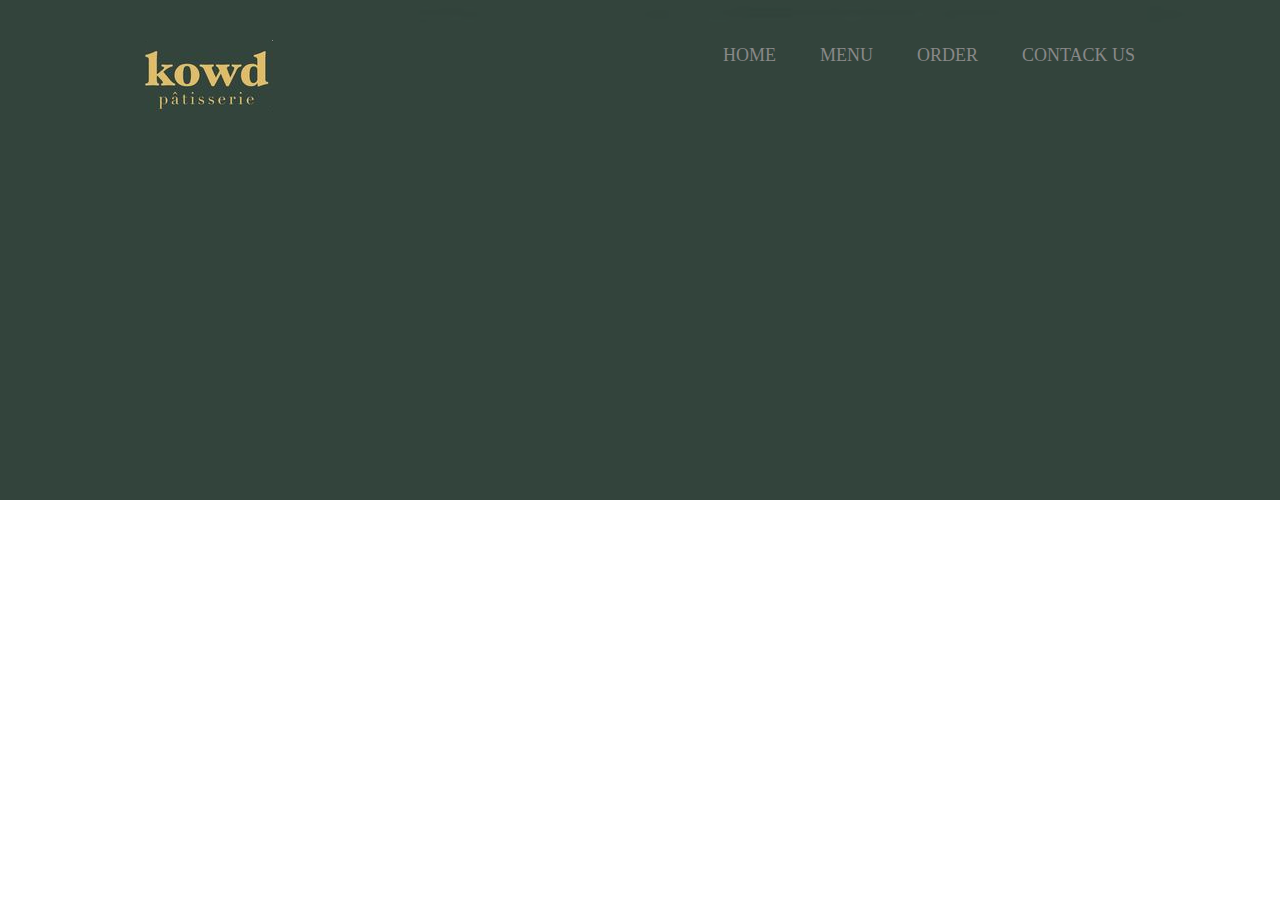
==== index.html @ b5528de3 "[New] start project" ====
<!DOCTYPE html>
<html lang="en">
<head>
    <meta charset="UTF-8">
    <meta http-equiv="X-UA-Compatible" content="IE=edge">
    <meta name="viewport" content="width=device-width, initial-scale=1.0">
    <title>KOWD_patisserie</title>
    <link href="css/common.css" rel="stylesheet" type="text/css">
</head>
<body>
    <header>
        <img id="green" src="img/green.png">
        <section id="top">
            <a id="logo" href="index.html"><img src="img/logo.png"></a>
            <nav id="top_menu">
                <ul>
                    <li ><a href="#">HOME</a></li>
                    <li ><a href="#">MENU</a></li>
                    <li><a href="#">ORDER</a></li>
                    <li><a href="#">CONTACK US</a></li>
                </ul>
            </nav>
            <div class="clear"></div>
        </section>
    </header>
</body>
</html>
---- css/common.css ----
* {
    margin:0;
    padding:0;
}
.clear {
    clear:both;
}
header {
    height:500px;
}
header #green{
    position: absolute;
    z-index: -1;
    height: 500px;
    width: 1600px;
}
header #top {
    width:990px;
    margin:0 auto;
 /*border:solid 1px #0000ff; */
}
header #logo {
    float:left;
    margin:40px 0 0 0px;
/* border:solid 1px #000000; */
}
/* 상단 메뉴 */
header #top_menu {
    float:right;	
    margin-top:45px;
    /*border:solid 1px #000000; */
}
header #top_menu a:link {
    font-size:18px;
    color:#888888;
    margin-left: 30px;
    text-decoration: none;
}
header #top_menu a:visited {
    font-size:11px;
    color:#888888;
}
header #top_menu a:hover {
    color:#888888;
}
header #top_menu a:active {
    color:#888888;
}
header #top_menu li {
    display:inline;
    margin-left:10px;
}
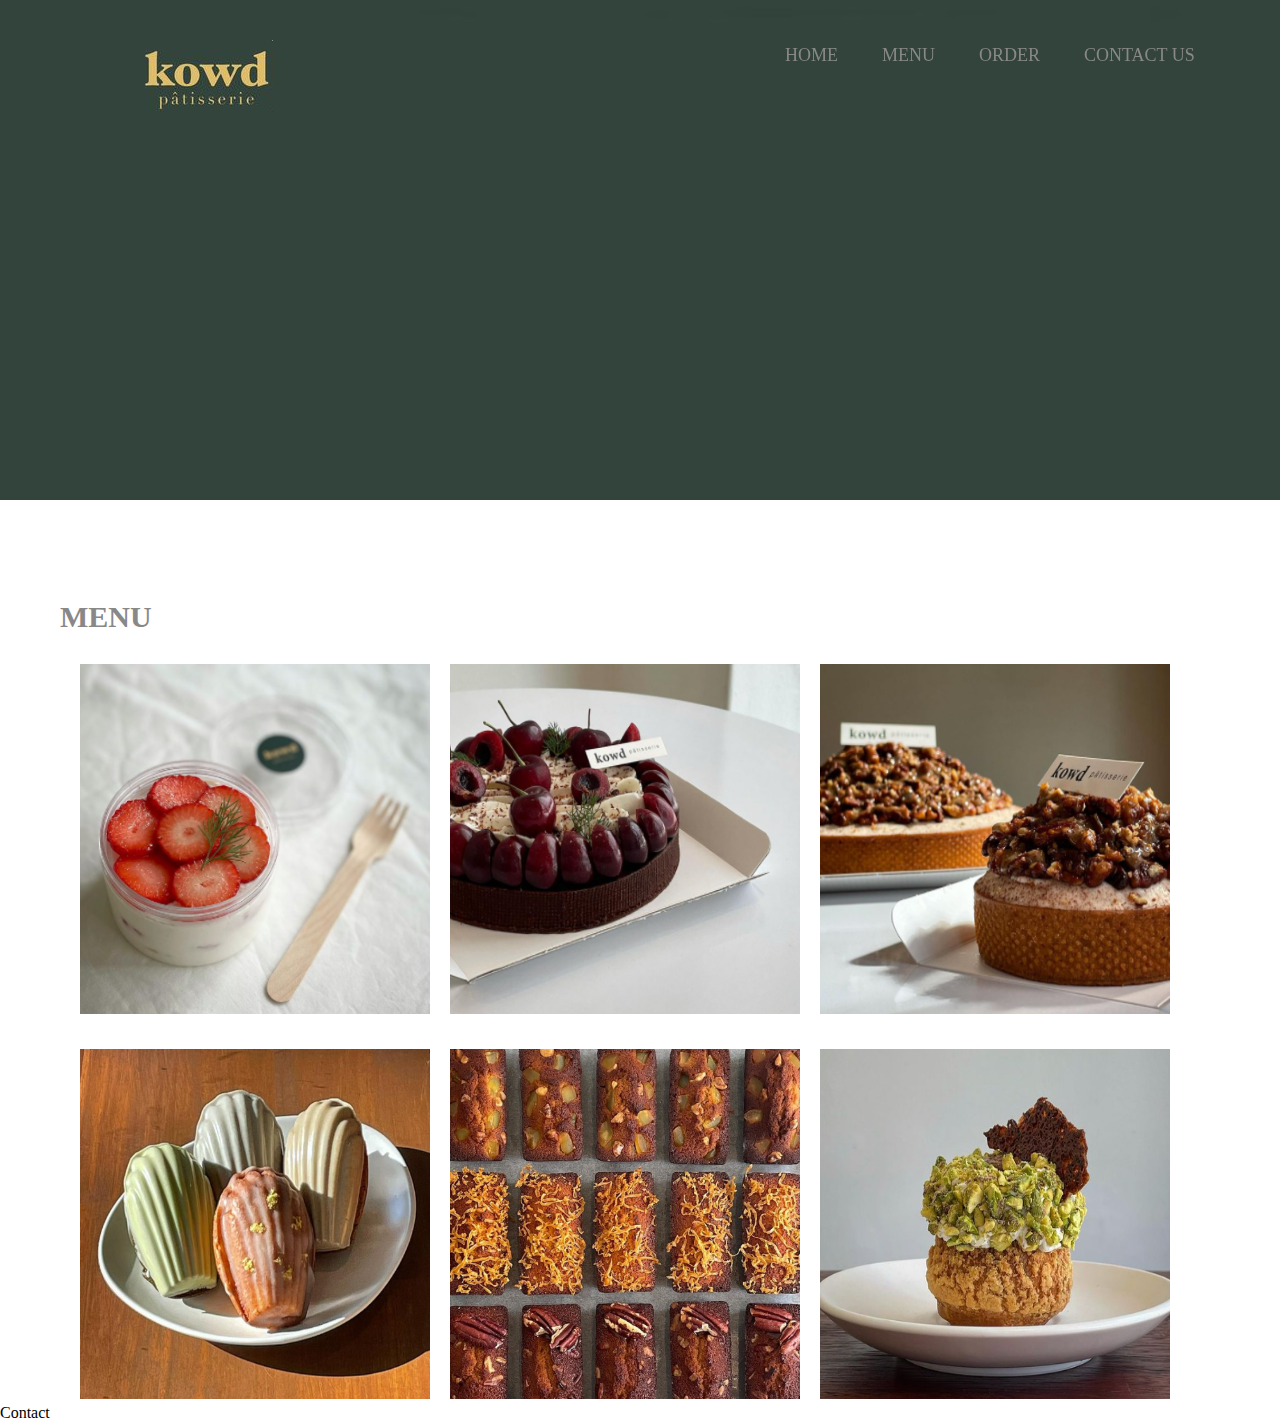
==== commit 3b6b3802: "[update] commit" ====
--- a/index.html
+++ b/index.html
@@ -6,6 +6,7 @@
     <meta name="viewport" content="width=device-width, initial-scale=1.0">
     <title>KOWD_patisserie</title>
     <link href="css/common.css" rel="stylesheet" type="text/css">
+    <link href="css/main.css" rel="stylesheet" type="text/css">
 </head>
 <body>
     <header>
@@ -15,13 +16,62 @@
             <nav id="top_menu">
                 <ul>
                     <li ><a href="#">HOME</a></li>
-                    <li ><a href="#">MENU</a></li>
+                    <li ><a href="#tag1">MENU</a></li>
                     <li><a href="#">ORDER</a></li>
-                    <li><a href="#">CONTACK US</a></li>
+                    <li><a href="#tag2">CONTACT US</a></li>
                 </ul>
             </nav>
             <div class="clear"></div>
         </section>
     </header>
+    <main>
+        <section id="main_menu">
+            <a name="tag1"></a>
+            <h2>MENU</h2>
+
+            <div class="items">
+            <ul>
+                <p id="name">딸기케이크</p>
+                <li class="img"><img src="img/딸기케이크.png"></li>
+            </ul>
+            </div>
+            <div class="items">
+                <ul>
+                    <p id="name">포레누아</p>
+                    <li class="img"><img src="img/포레누아.png"></li>
+                </ul>
+            </div>
+            <div class="items">
+                <ul>
+                    <p id="name">마들렌</p>
+                    <li class="img"><img src="img/피칸 타르트.png"></li>
+                </ul>
+            </div>
+            <div class="clear"></div>
+            <div class="items">
+                <ul>
+                    <p id="name">마들렌</p>
+                    <li class="img"><img src="img/마들렌.png"></li>
+                </ul>
+            </div>
+            <div class="items">
+                <ul>
+                    <p id="name">피낭시에</p>
+                    <li class="img"><img src="img/피낭시에.png"></li>
+                </ul>
+            </div>
+            <div class="items">
+                <ul>
+                    <p id="name">피스타치오슈</p>
+                    <li class="img"><img src="img/피스타치오슈.png"></li>
+                </ul>
+            </div>
+            <div class="clear"></div>
+        </section>
+        <section>
+            <a name="tag2"></a>
+            <div>Contact</div>
+        </section>
+    </main>
 </body>
 </html>--- a/css/common.css
+++ b/css/common.css
@@ -26,9 +26,12 @@
 }
 /* 상단 메뉴 */
 header #top_menu {
+    position: fixed;
     float:right;	
     margin-top:45px;
-    /*border:solid 1px #000000; */
+    margin-left: 600px;
+   /* border:solid 1px #000000; */
+
 }
 header #top_menu a:link {
     font-size:18px;
--- a/css/main.css
+++ b/css/main.css
@@ -0,0 +1,33 @@
+#main_menu{
+    color: #888888;
+    font-size: 20px;
+    margin-left: 60px;
+    margin-top: 100px;
+}
+#main_menu li{
+    display: inline-block;
+    margin-top: 30px;
+}
+#main_menu .items{
+    float: left;
+    margin-left: 20px;
+}
+#main_menu .items img{
+    height: 350px;
+    width: 350px;
+}
+#main_menu .items img:hover{
+    opacity: 0.4;
+}
+#main_menu .items #name{
+    position: absolute;
+    text-align: center;
+    margin-top: 150px;
+    margin-left: 110px;
+    font-size: 30px;
+    color: rgb(59, 58, 58);
+    opacity: 0;
+}
+#main_menu .items:hover #name{
+    opacity: 1;
+}
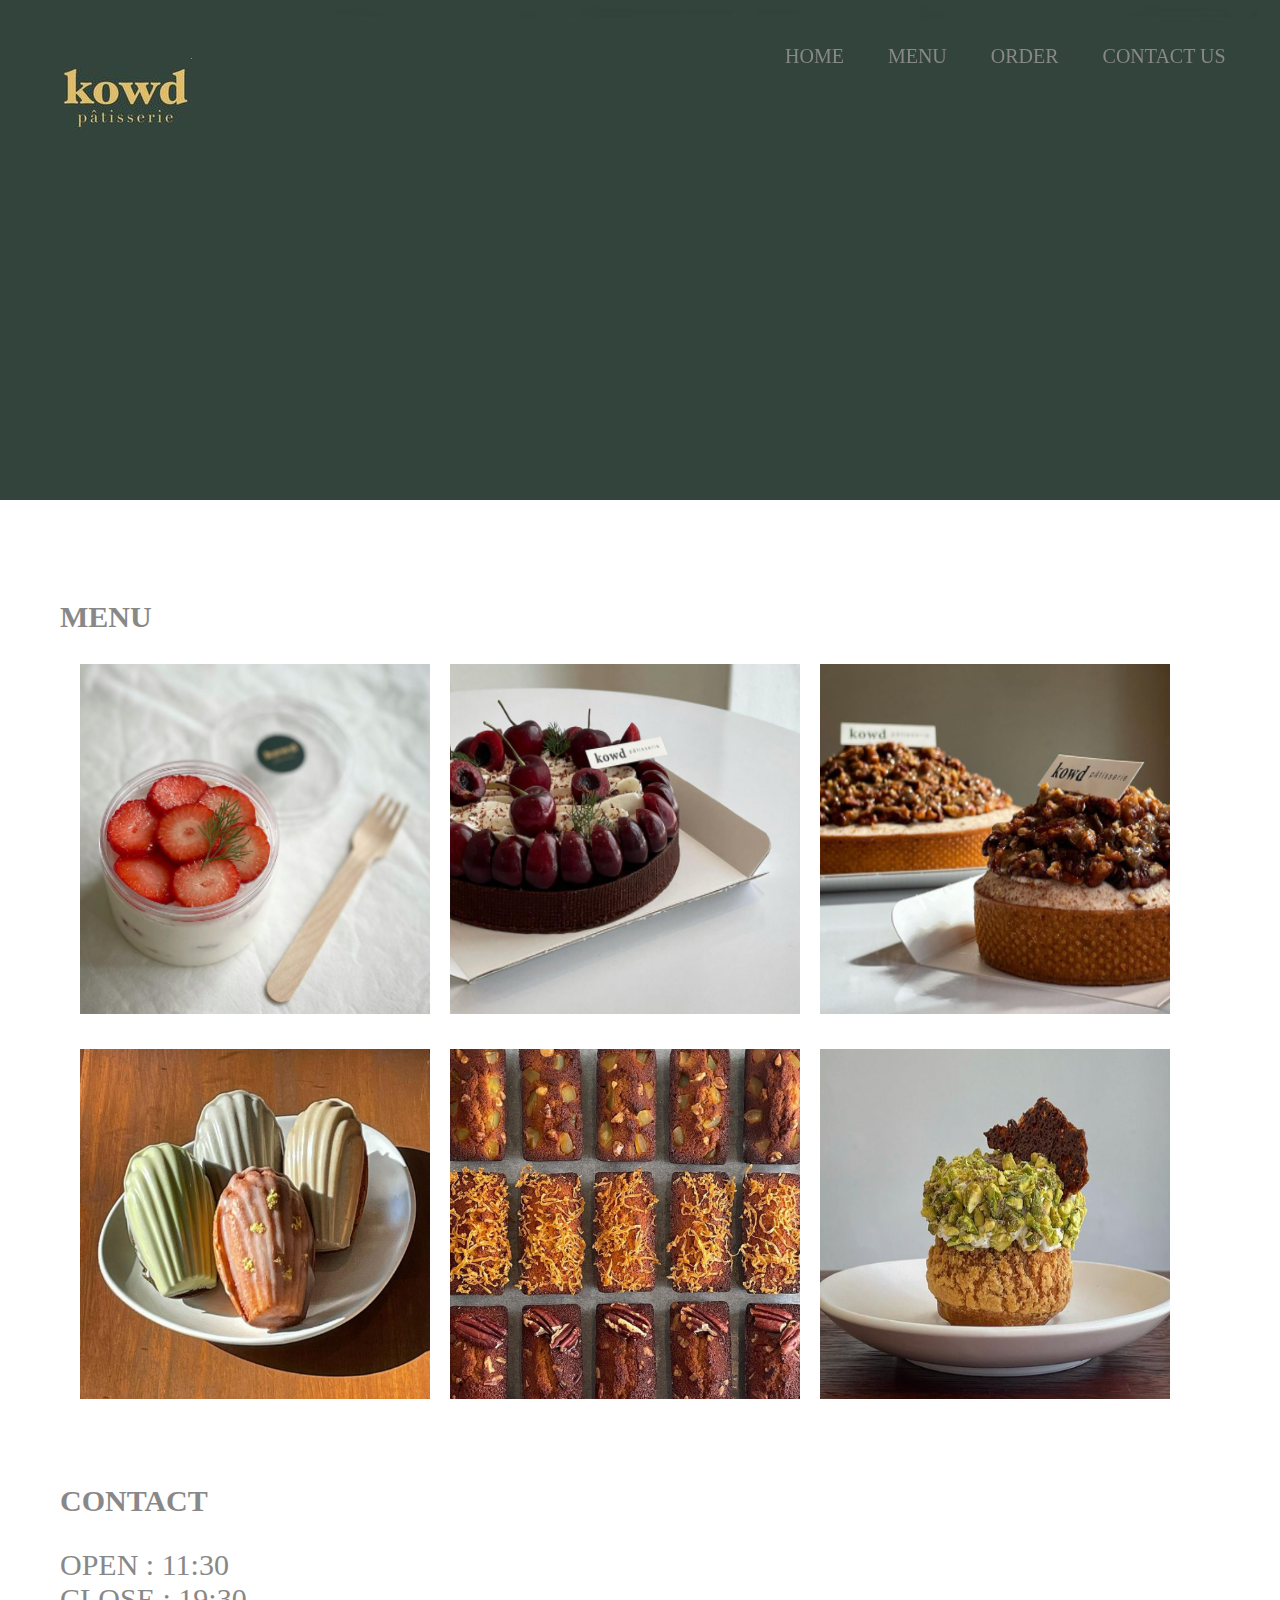
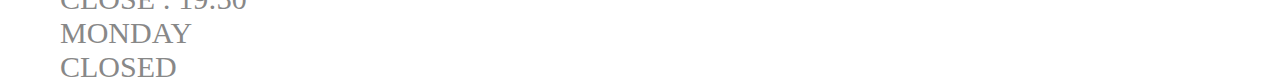
==== commit ec7d0a0e: "[update] commit" ====
--- a/index.html
+++ b/index.html
@@ -7,6 +7,8 @@
     <title>KOWD_patisserie</title>
     <link href="css/common.css" rel="stylesheet" type="text/css">
     <link href="css/main.css" rel="stylesheet" type="text/css">
+    <script charset="UTF-8" class="daum_roughmap_loader_script" src="https://ssl.daumcdn.net/dmaps/map_js_init/roughmapLoader.js"></script>
+
 </head>
 <body>
     <header>
@@ -68,9 +70,26 @@
             </div>
             <div class="clear"></div>
         </section>
-        <section>
+        <section id="second_menu">
             <a name="tag2"></a>
-            <div>Contact</div>
+            <h2>CONTACT</h2>
+        <div id="daumRoughmapContainer1638145212942" class="root_daum_roughmap root_daum_roughmap_landing">
+        <script charset="UTF-8">
+            new daum.roughmap.Lander({
+                "timestamp" : "1638145212942",
+                "key" : "288s5",
+                "mapWidth" : "700",
+                "mapHeight" : "400"
+            }).render();
+        </script>
+            </div>
+            <div id="time">
+                <ul class="open_close">
+                    <li>OPEN : 11:30</li>
+                    <li>CLOSE : 19:30</li>
+                    <li>MONDAY CLOSED</li>
+                </ul>
+            </div>
         </section>
     </main>
 </body>
--- a/css/common.css
+++ b/css/common.css
@@ -12,7 +12,7 @@
     position: absolute;
     z-index: -1;
     height: 500px;
-    width: 1600px;
+    width: 100%;
 }
 header #top {
     width:990px;
@@ -20,7 +20,9 @@
  /*border:solid 1px #0000ff; */
 }
 header #logo {
-    float:left;
+    position: absolute;
+    top: 2%;
+    left: 5%;
     margin:40px 0 0 0px;
 /* border:solid 1px #000000; */
 }
@@ -34,7 +36,7 @@
 
 }
 header #top_menu a:link {
-    font-size:18px;
+    font-size:20px;
     color:#888888;
     margin-left: 30px;
     text-decoration: none;
--- a/css/main.css
+++ b/css/main.css
@@ -31,3 +31,22 @@
 #main_menu .items:hover #name{
     opacity: 1;
 }
+#second_menu{
+    width: 100%;
+    color: #888888;
+    font-size: 20px;
+    margin-left: 60px;
+    margin-top: 80px;
+}
+#second_menu #time{
+    width: 250px;
+    font-size: 30px;
+}
+#time .open_close{
+    list-style-type: none;
+}
+#daumRoughmapContainer1638145212942{
+    margin-top: 30px;
+    position: relative;
+    
+}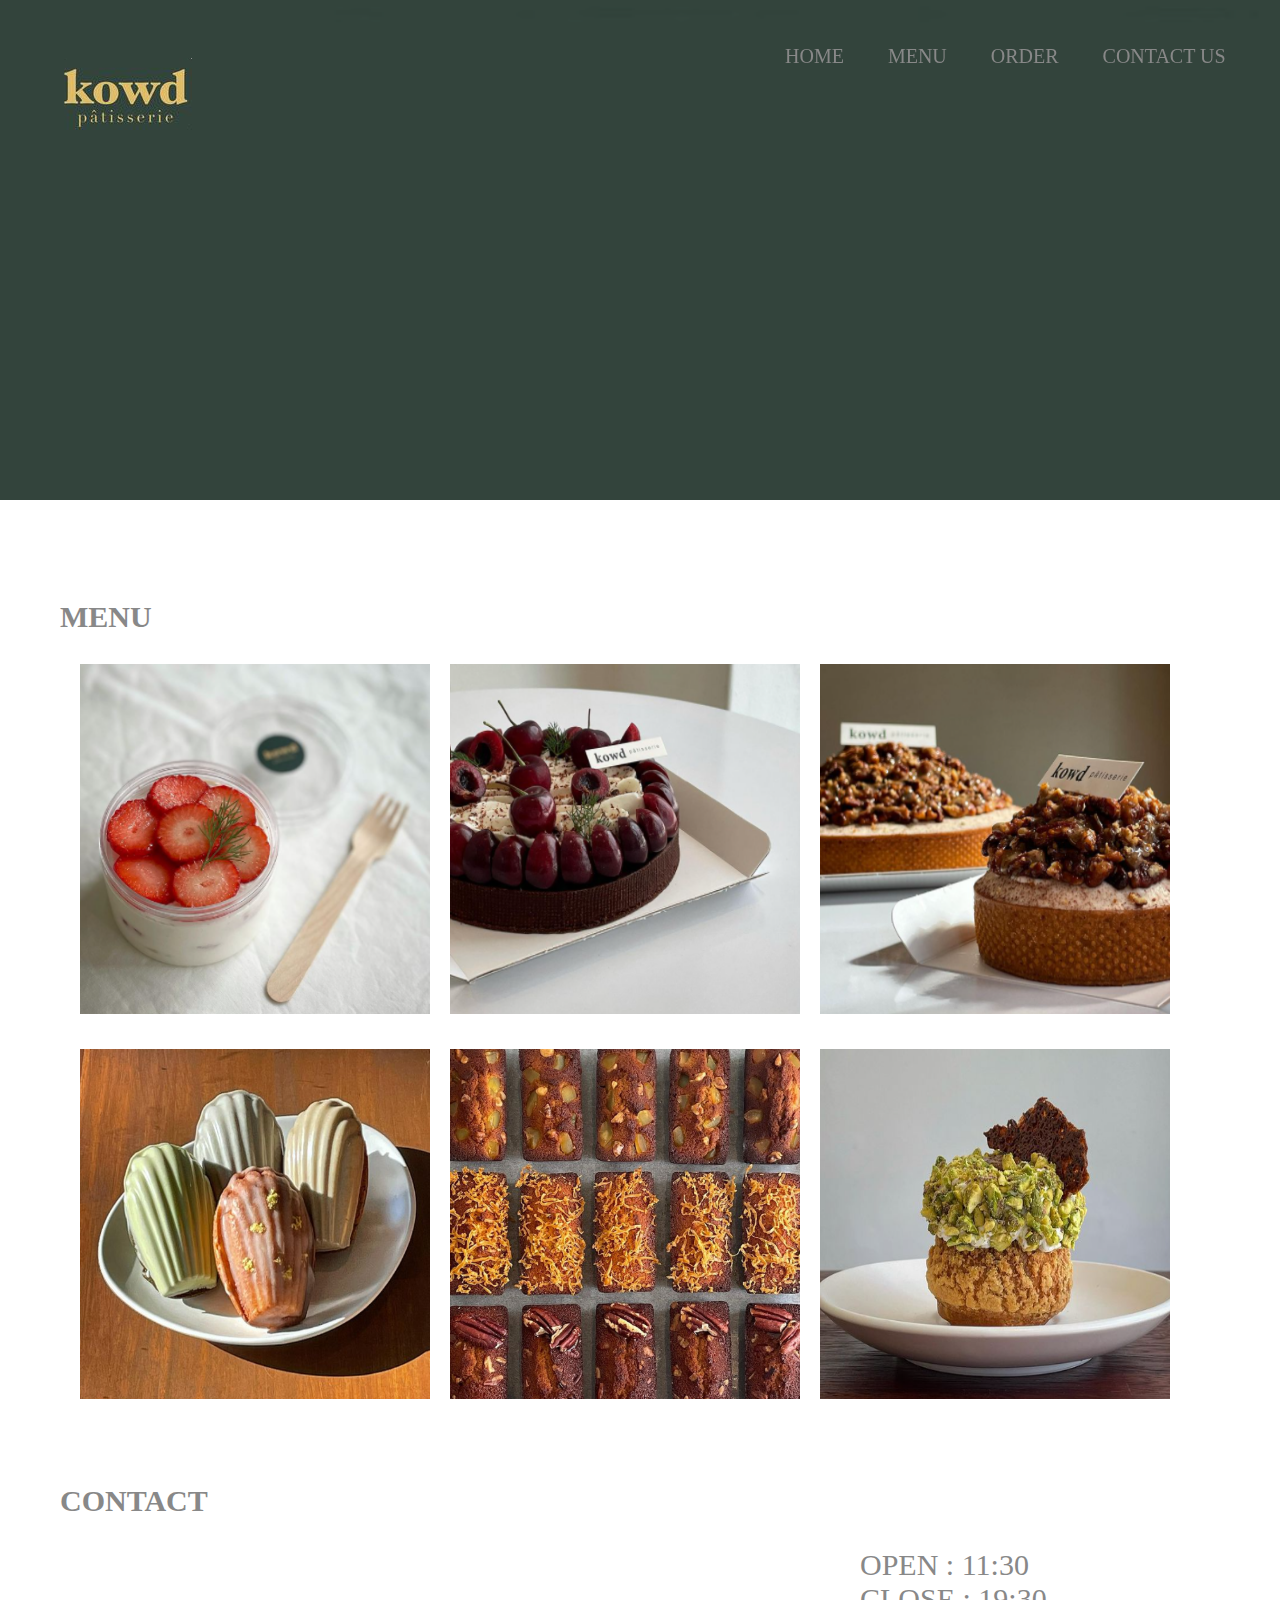
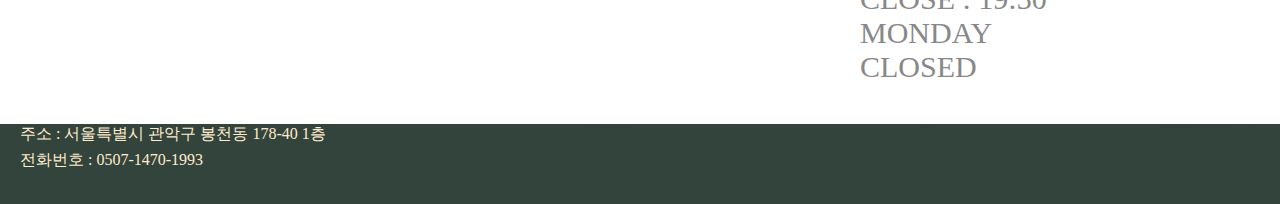
==== commit d13febb9: "[update] commit" ====
--- a/index.html
+++ b/index.html
@@ -92,5 +92,15 @@
             </div>
         </section>
     </main>
+    <footer>
+        <section id="footer_list">
+            <img id="f_green" src="img/green.png">
+            <ul>
+                <li>주소 : 서울특별시 관악구 봉천동 178-40 1층</li>
+                <li>전화번호 : 0507-1470-1993</li>
+
+            </ul>
+        </section>
+    </footer>
 </body>
 </html>--- a/css/common.css
+++ b/css/common.css
@@ -54,4 +54,23 @@
 header #top_menu li {
     display:inline;
     margin-left:10px;
+}
+footer{
+    height:80px;
+    margin-top:40px;
+}
+footer #f_green{
+    position: absolute;
+    z-index: -1;
+    height: 80px;
+    width: 100%;
+}
+#footer list ul{
+    
+}
+#footer_list li{
+    list-style-type: none;
+    color: blanchedalmond;
+    margin-left: 20px;
+    margin-top: 5px;
 }--- a/css/main.css
+++ b/css/main.css
@@ -39,6 +39,7 @@
     margin-top: 80px;
 }
 #second_menu #time{
+    margin-left: 800px;
     width: 250px;
     font-size: 30px;
 }
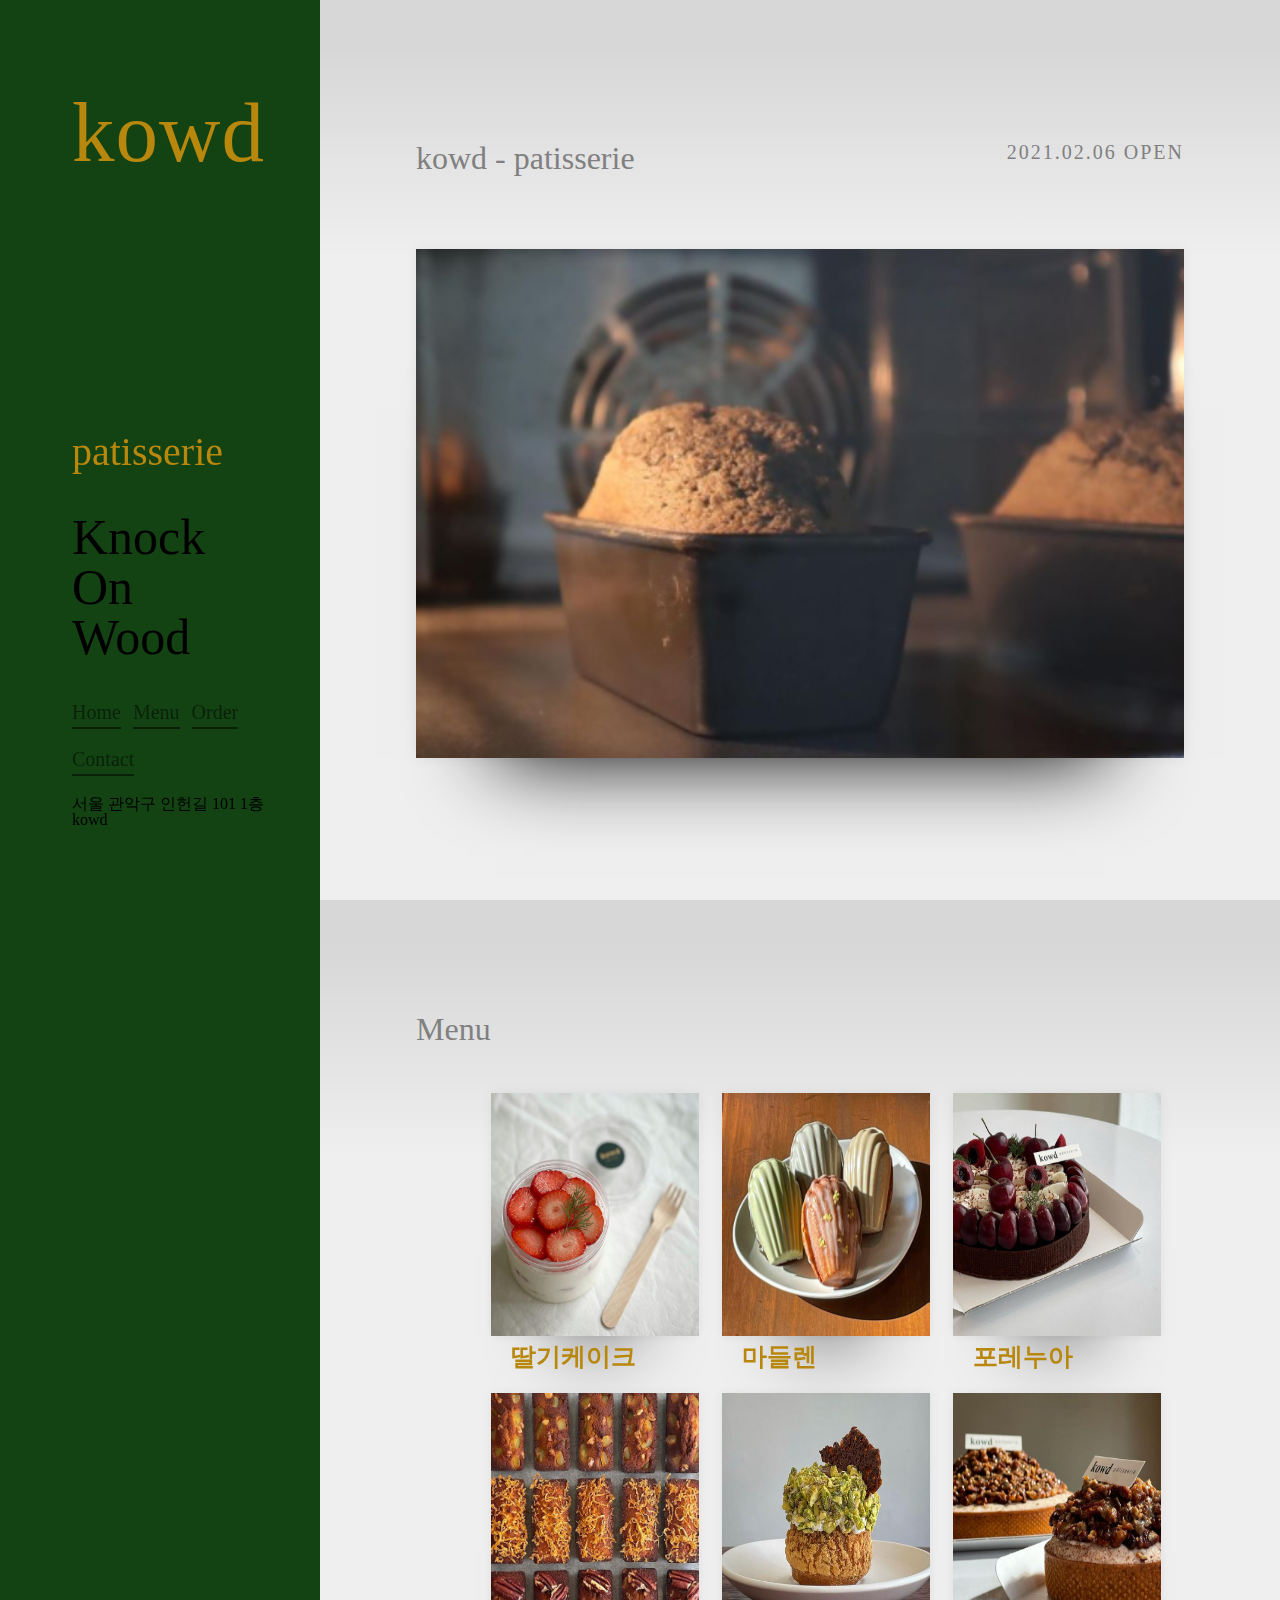
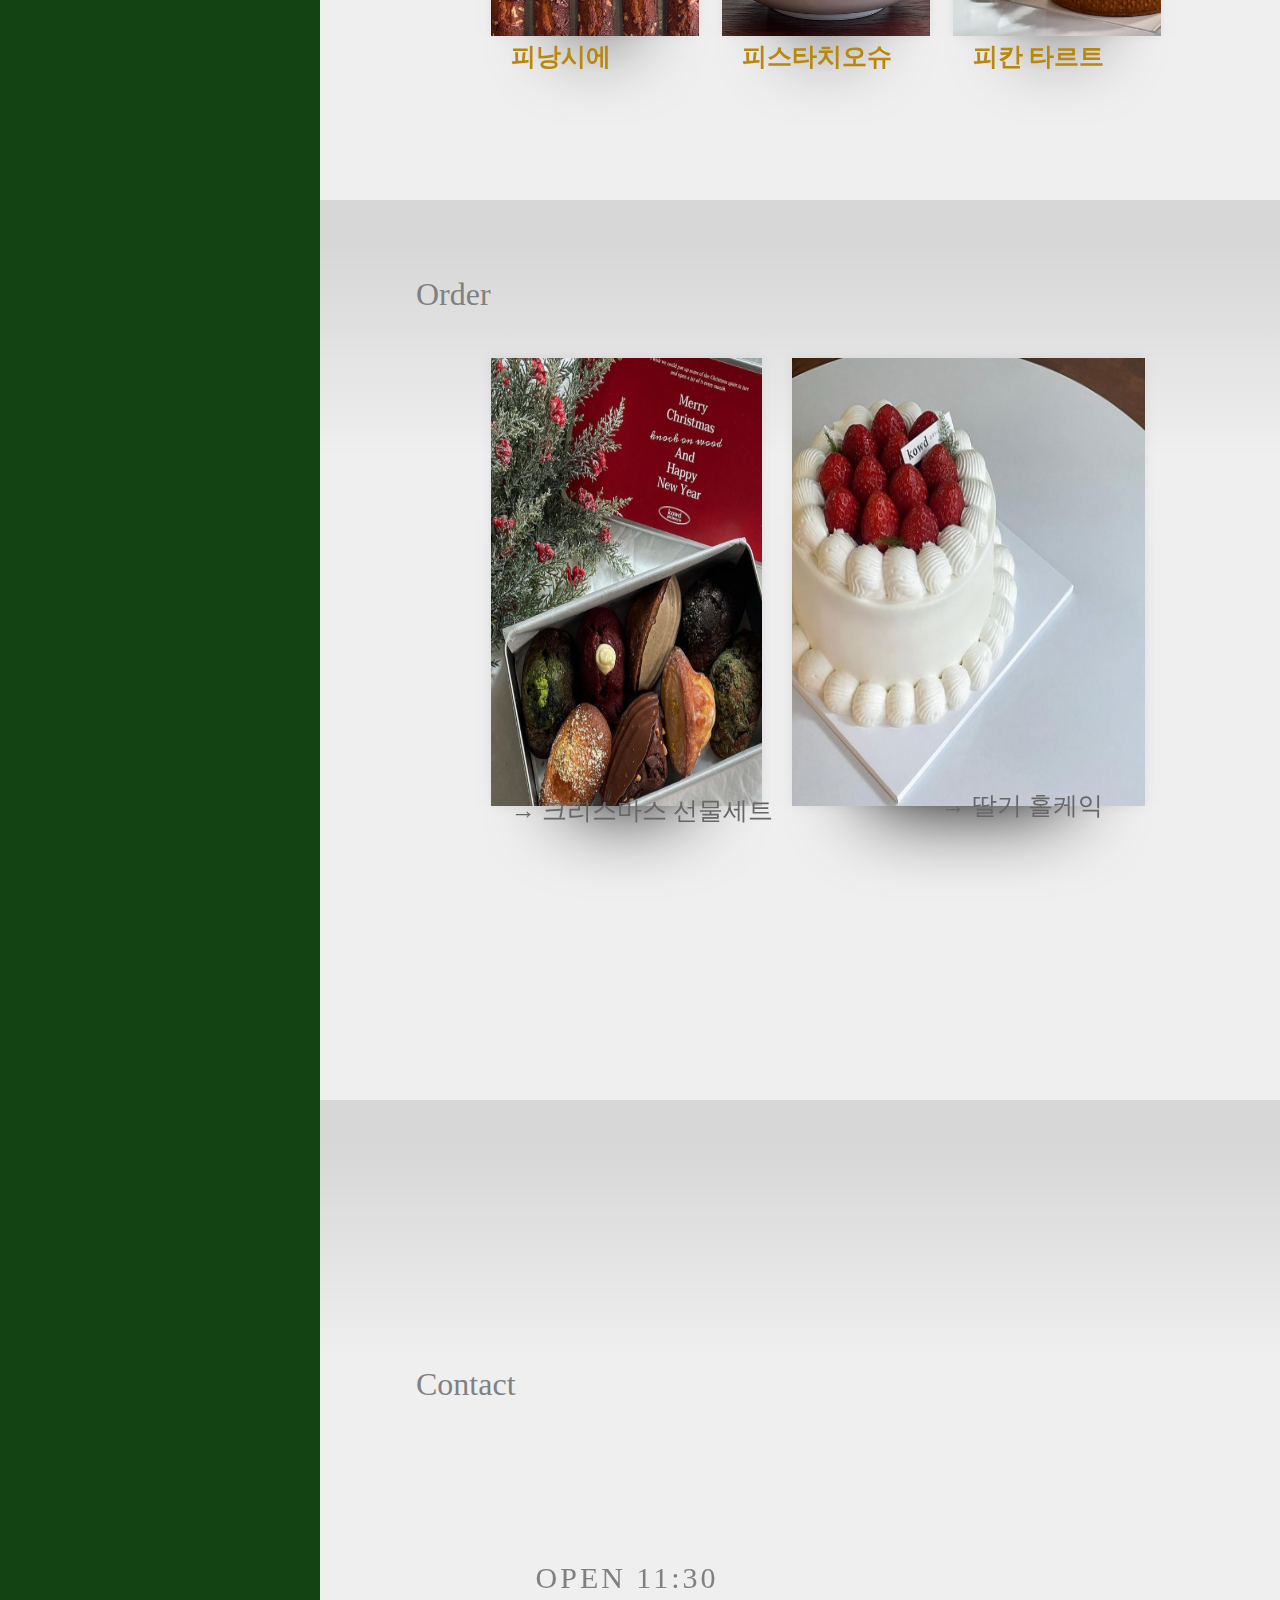
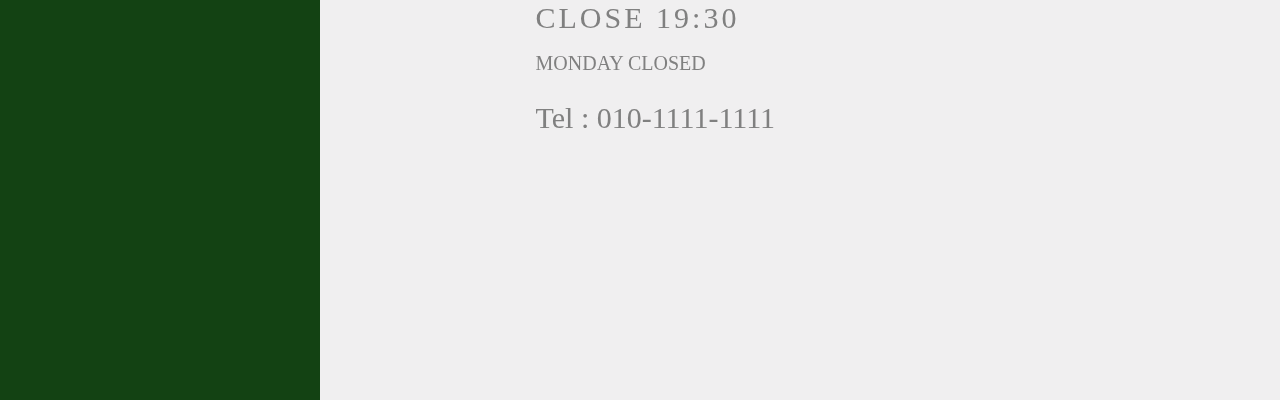
==== commit 58f30e4a: "update" ====
--- a/index.html
+++ b/index.html
@@ -1,106 +1,116 @@
 <!DOCTYPE html>
 <html lang="en">
-<head>
-    <meta charset="UTF-8">
-    <meta http-equiv="X-UA-Compatible" content="IE=edge">
-    <meta name="viewport" content="width=device-width, initial-scale=1.0">
-    <title>KOWD_patisserie</title>
-    <link href="css/common.css" rel="stylesheet" type="text/css">
-    <link href="css/main.css" rel="stylesheet" type="text/css">
-    <script charset="UTF-8" class="daum_roughmap_loader_script" src="https://ssl.daumcdn.net/dmaps/map_js_init/roughmapLoader.js"></script>
-
-</head>
-<body>
+  <head>
+    <meta charset="UTF-8" />
+    <meta name="viewport" content="width=device-width, initial-scale=1.0" />
+    <link rel="stylesheet" href="css/reset.css" />
+    <link rel="stylesheet" href="css/styles.css" />
+    <title>kowd</title>
+  </head>
+  <body>
     <header>
-        <img id="green" src="img/green.png">
-        <section id="top">
-            <a id="logo" href="index.html"><img src="img/logo.png"></a>
-            <nav id="top_menu">
-                <ul>
-                    <li ><a href="#">HOME</a></li>
-                    <li ><a href="#tag1">MENU</a></li>
-                    <li><a href="#">ORDER</a></li>
-                    <li><a href="#tag2">CONTACT US</a></li>
-                </ul>
-            </nav>
-            <div class="clear"></div>
-        </section>
+      <h1>
+        kowd
+      </h1>
+      <div class="bottom">
+        <h3>
+           patisserie
+        </h3>
+        <p>
+          Knock<br>
+          On<br>
+          Wood
+        </p>
+        <nav>
+          <ul>
+            <li><a href="index.html">Home</a></li>
+            <li><a href="#tag2">Menu</a></li>
+            <li><a href="#tag3">Order</a></li>
+            <li><a href="#tag4">Contact</a></li>
+          </ul>
+          <h2>서울 관악구 인헌길 101 1층 kowd </h2>
+        </nav>
+      </div>
     </header>
     <main>
-        <section id="main_menu">
-            <a name="tag1"></a>
-            <h2>MENU</h2>
-
-            <div class="items">
-            <ul>
-                <p id="name">딸기케이크</p>
-                <li class="img"><img src="img/딸기케이크.png"></li>
-            </ul>
+      <section class="main">
+        <div class="wrapper">
+          <div class="main_header">
+            <h4>kowd - patisserie</h4>
+            <h5>2021.02.06 OPEN</h5>
+          </div>
+          <img src="img/main.png" alt="" />
+        </div>
+      </section>
+      <a name="tag2"></a>
+      <section class="main">
+        <div class="wrapper">
+          <div class="main_header">
+            <h4>Menu</h4>
+            <div class="all-items">
+            <div class="items-first"><img src="img/딸기케이크.png" >
+              <div class="name"><p>딸기케이크</p></div>
             </div>
-            <div class="items">
-                <ul>
-                    <p id="name">포레누아</p>
-                    <li class="img"><img src="img/포레누아.png"></li>
-                </ul>
+              <div class="items-first"><img src="img/마들렌.png">
+                <div class="name"><p>마들렌</p></div>
+              </div>
+              <div class="items-first"><img src="img/포레누아.png">
+                <div class="name"><p>포레누아</p></div>
+              </div>
+              <div class="items-second"><img src="img/피낭시에.png" >
+                <div class="name"><p>피낭시에</p></div>
+              </div>
+              <div class="items-second"><img src="img/피스타치오슈.png">
+                <div class="name"><p>피스타치오슈</p></div>
+              </div>
+              <div class="items-second"><img src="img/피칸 타르트.png">
+                <div class="name"><p>피칸 타르트</p></div>
+              </div>
+              </div> 
             </div>
-            <div class="items">
-                <ul>
-                    <p id="name">마들렌</p>
-                    <li class="img"><img src="img/피칸 타르트.png"></li>
-                </ul>
+        </div>
+      </section>
+      <a name="tag3"></a>
+      <section class="main">
+        <div class="wrapper">
+          <div class="main_header">
+            <h4>Order</h4>
+            <div class="order_menu">
+              <p><a href="order.html">→ 크리스마스 선물세트</a></p>
+              <div class="set"><img src="img/선물세트1.png"></div>
+              <span><a href="order.html">→ 딸기 홀케익</a></span>
+              <div class="set"><img src="img/선물세트2.png"></div>
             </div>
-            <div class="clear"></div>
-            <div class="items">
-                <ul>
-                    <p id="name">마들렌</p>
-                    <li class="img"><img src="img/마들렌.png"></li>
-                </ul>
+          </div>
+        </div>
+      </section>
+      <a name="tag4"></a>
+      <section class="main">
+        <div class="wrapper">
+          <div class="main_header">
+            <h4>Contact</h4>
+            <div class="map">
+            <div id="daumRoughmapContainer1638934720245" class="root_daum_roughmap root_daum_roughmap_landing"></div>
+            <script charset="UTF-8" class="daum_roughmap_loader_script" src="https://ssl.daumcdn.net/dmaps/map_js_init/roughmapLoader.js"></script>
+            <script charset="UTF-8">
+              new daum.roughmap.Lander({
+                "timestamp" : "1638934720245",
+                "key" : "28crw",
+                "mapWidth" : "700",
+                "mapHeight" : "500"
+              }).render();
+            </script>
             </div>
-            <div class="items">
-                <ul>
-                    <p id="name">피낭시에</p>
-                    <li class="img"><img src="img/피낭시에.png"></li>
-                </ul>
+            <div class="contact">
+              <h2>OPEN 11:30<br>
+                CLOSE 19:30<br></h2>
+              <h3>MONDAY CLOSED</h3>
+              <h4>Tel : 010-1111-1111</h4>
+              </div>
             </div>
-            <div class="items">
-                <ul>
-                    <p id="name">피스타치오슈</p>
-                    <li class="img"><img src="img/피스타치오슈.png"></li>
-                </ul>
-            </div>
-            <div class="clear"></div>
-        </section>
-        <section id="second_menu">
-            <a name="tag2"></a>
-            <h2>CONTACT</h2>
-        <div id="daumRoughmapContainer1638145212942" class="root_daum_roughmap root_daum_roughmap_landing">
-        <script charset="UTF-8">
-            new daum.roughmap.Lander({
-                "timestamp" : "1638145212942",
-                "key" : "288s5",
-                "mapWidth" : "700",
-                "mapHeight" : "400"
-            }).render();
-        </script>
-            </div>
-            <div id="time">
-                <ul class="open_close">
-                    <li>OPEN : 11:30</li>
-                    <li>CLOSE : 19:30</li>
-                    <li>MONDAY CLOSED</li>
-                </ul>
-            </div>
-        </section>
+              </div>
+          </div>
+      </section>
     </main>
-    <footer>
-        <section id="footer_list">
-            <img id="f_green" src="img/green.png">
-            <ul>
-                <li>주소 : 서울특별시 관악구 봉천동 178-40 1층</li>
-                <li>전화번호 : 0507-1470-1993</li>
-
-            </ul>
-        </section>
-    </footer>
-</body>
+  </body>
 </html>--- a/css/styles.css
+++ b/css/styles.css
@@ -0,0 +1,342 @@
+* {
+  -webkit-box-sizing: border-box;
+          box-sizing: border-box;
+}
+
+body {
+  height: 100vh;
+  font-family: Georgia, 'Times New Roman', Times, serif;
+  background-color: #134213;
+}
+
+header {
+  position: fixed;
+  top: 0;
+  left: 0;
+  width: 25%;
+  height: 100%;
+  padding: 190px;
+  padding: 10vh 0 72px 72px;
+  display: -webkit-box;
+  display: -ms-flexbox;
+  display: flex;
+  -webkit-box-orient: vertical;
+  -webkit-box-direction: normal;
+      -ms-flex-direction: column;
+          flex-direction: column;
+  -webkit-box-pack: justify;
+      -ms-flex-pack: justify;
+          justify-content: space-between;
+}
+
+header h1 {
+  color: #b8870d;
+  font-size: 85px;
+  width: 50%;
+  letter-spacing: 1px;
+}
+
+header h3 {
+  color: #b8870d;
+  font-size: 40px;
+  font-weight: 300;
+  margin-bottom: 40px;
+}
+
+header h3,
+header p {
+  width: 70%;
+  line-height: 1;
+  text-align: justify;
+}
+
+header p {
+  font-weight: 300;
+  font-size: 50px;
+  margin-bottom: 40px;
+}
+
+header nav {
+  width: 80%;
+}
+
+header nav ul {
+  display: -webkit-box;
+  display: -ms-flexbox;
+  display: flex;
+  -ms-flex-wrap: wrap;
+      flex-wrap: wrap;
+  text-decoration: none;
+}
+
+header nav ul a {
+  text-decoration: none;
+  color: black;
+}
+
+header nav ul li {
+  cursor: pointer;
+  margin-right: 12px;
+  font-size: 20px;
+  color: black;
+  opacity: 0.5;
+  padding-bottom: 5px;
+  border-bottom: 2px solid black;
+  margin-bottom: 20px;
+}
+
+header nav ul li:hover {
+  opacity: 3;
+}
+
+main {
+  margin-left: 25%;
+}
+
+main .main {
+  background: -webkit-gradient(linear, left top, left bottom, color-stop(5%, rgba(0, 0, 0, 0.1)), color-stop(transparent), color-stop(transparent), color-stop(transparent), to(transparent)) #f0eff0;
+  background: linear-gradient(to bottom, rgba(0, 0, 0, 0.1) 5%, transparent, transparent, transparent, transparent) #f0eff0;
+  height: 100vh;
+  display: -webkit-box;
+  display: -ms-flexbox;
+  display: flex;
+  -webkit-box-pack: center;
+      -ms-flex-pack: center;
+          justify-content: center;
+  -webkit-box-align: center;
+      -ms-flex-align: center;
+          align-items: center;
+  color: grey;
+}
+
+main .main .wrapper {
+  height: 100vh;
+  width: 80%;
+  display: -webkit-box;
+  display: -ms-flexbox;
+  display: flex;
+  -webkit-box-orient: vertical;
+  -webkit-box-direction: normal;
+      -ms-flex-direction: column;
+          flex-direction: column;
+  -webkit-box-pack: center;
+      -ms-flex-pack: center;
+          justify-content: center;
+}
+
+main .main .wrapper .main_header {
+  display: -webkit-box;
+  display: -ms-flexbox;
+  display: flex;
+  -webkit-box-pack: justify;
+      -ms-flex-pack: justify;
+          justify-content: space-between;
+  -ms-flex-line-pack: start;
+      align-content: flex-start;
+  margin-bottom: 25px;
+}
+
+main .main .wrapper .main_header h4 {
+  margin-bottom: 50px;
+  font-size: 32px;
+}
+
+main .main .wrapper .main_header h5 {
+  font-size: 20px;
+  letter-spacing: 2px;
+}
+
+main .main .wrapper .main_header .all-items {
+  position: relative;
+  -ms-flex-wrap: wrap;
+      flex-wrap: wrap;
+  display: -webkit-box;
+  display: -ms-flexbox;
+  display: flex;
+  -webkit-box-pack: justify;
+      -ms-flex-pack: justify;
+          justify-content: space-between;
+}
+
+main .main .wrapper .main_header .all-items .items-first {
+  margin-top: 50px;
+  width: 33.33%;
+  height: 300px;
+  padding-bottom: 30px;
+  position: relative;
+}
+
+main .main .wrapper .main_header .all-items .items-first .name {
+  color: #b8870d;
+  font-weight: bold;
+  position: absolute;
+  display: -webkit-box;
+  display: -ms-flexbox;
+  display: flex;
+  width: 100%;
+  height: 10px;
+  top: auto;
+  -webkit-box-pack: end;
+      -ms-flex-pack: end;
+          justify-content: flex-end;
+  -webkit-box-align: start;
+      -ms-flex-align: start;
+          align-items: flex-start;
+  margin-top: 20px;
+  -webkit-box-orient: vertical;
+  -webkit-box-direction: normal;
+      -ms-flex-direction: column;
+          flex-direction: column;
+}
+
+main .main .wrapper .main_header .all-items .items-second {
+  width: 33.33%;
+  height: 300px;
+  padding-bottom: 30px;
+}
+
+main .main .wrapper .main_header .all-items .items-second .name {
+  color: #b8870d;
+  font-weight: bold;
+  position: absolute;
+  display: -webkit-box;
+  display: -ms-flexbox;
+  display: flex;
+  width: 100%;
+  height: 10px;
+  top: auto;
+  -webkit-box-pack: end;
+      -ms-flex-pack: end;
+          justify-content: flex-end;
+  -webkit-box-align: start;
+      -ms-flex-align: start;
+          align-items: flex-start;
+  margin-top: 20px;
+  -webkit-box-orient: vertical;
+  -webkit-box-direction: normal;
+      -ms-flex-direction: column;
+          flex-direction: column;
+}
+
+main .main .wrapper .main_header .all-items img {
+  margin-top: 30px;
+  width: 90%;
+  height: 90%;
+}
+
+main .main .wrapper .main_header .all-items img:hover {
+  opacity: 0.3;
+}
+
+main .main .wrapper .main_header .all-items .all-items:hover .name1 {
+  opacity: 1;
+}
+
+main .main .wrapper .main_header p {
+  margin-top: 520px;
+  margin-left: 20px;
+  position: absolute;
+  font-size: 25px;
+}
+
+main .main .wrapper .main_header p a {
+  text-decoration: none;
+  color: #686767;
+}
+
+main .main .wrapper .main_header p a:hover {
+  color: black;
+  opacity: 3;
+  font-weight: bold;
+}
+
+main .main .wrapper .main_header span {
+  position: absolute;
+  margin-left: 450px;
+  margin-top: 515px;
+  font-size: 25px;
+  color: #313131;
+}
+
+main .main .wrapper .main_header span a {
+  text-decoration: none;
+  color: #686767;
+}
+
+main .main .wrapper .main_header span a:hover {
+  color: black;
+  opacity: 3;
+  font-weight: bold;
+}
+
+main .main .wrapper .main_header .order_menu {
+  height: 80vh;
+  display: -webkit-box;
+  display: -ms-flexbox;
+  display: flex;
+  -webkit-box-pack: justify;
+      -ms-flex-pack: justify;
+          justify-content: space-between;
+}
+
+main .main .wrapper .main_header .order_menu .set {
+  margin-top: 80px;
+  display: -webkit-box;
+  display: -ms-flexbox;
+  display: flex;
+  -webkit-box-pack: justify;
+      -ms-flex-pack: justify;
+          justify-content: space-between;
+}
+
+main .main .wrapper .main_header .order_menu img {
+  width: 90%;
+  height: 70%;
+}
+
+main .main .wrapper .main_header .contact {
+  position: relative;
+  display: -webkit-box;
+  display: -ms-flexbox;
+  display: flex;
+  height: 300px;
+  width: 100%;
+  margin-top: 40px;
+  -webkit-box-pack: start;
+      -ms-flex-pack: start;
+          justify-content: flex-start;
+  -webkit-box-orient: vertical;
+  -webkit-box-direction: normal;
+      -ms-flex-direction: column;
+          flex-direction: column;
+}
+
+main .main .wrapper .main_header .contact h2 {
+  font-size: 30px;
+  letter-spacing: 3px;
+  margin-top: 150px;
+  margin-left: 20px;
+  line-height: 40px;
+}
+
+main .main .wrapper .main_header .contact h3 {
+  font-size: 20px;
+  margin-top: 15px;
+  margin-left: 20px;
+}
+
+main .main .wrapper .main_header .contact h4 {
+  margin-left: 20px;
+  margin-top: 30px;
+  font-size: 30px;
+}
+
+main .main .wrapper .main_header .map .root_daum_roughmap {
+  margin-top: 50px;
+}
+
+main .main img {
+  width: 100%;
+  -webkit-box-shadow: 0 80px 80px -80px #000, 0 0 12px rgba(0, 0, 0, 0.06), inset 0 0 0 1px rgba(0, 0, 0, 0.2);
+          box-shadow: 0 80px 80px -80px #000, 0 0 12px rgba(0, 0, 0, 0.06), inset 0 0 0 1px rgba(0, 0, 0, 0.2);
+}
